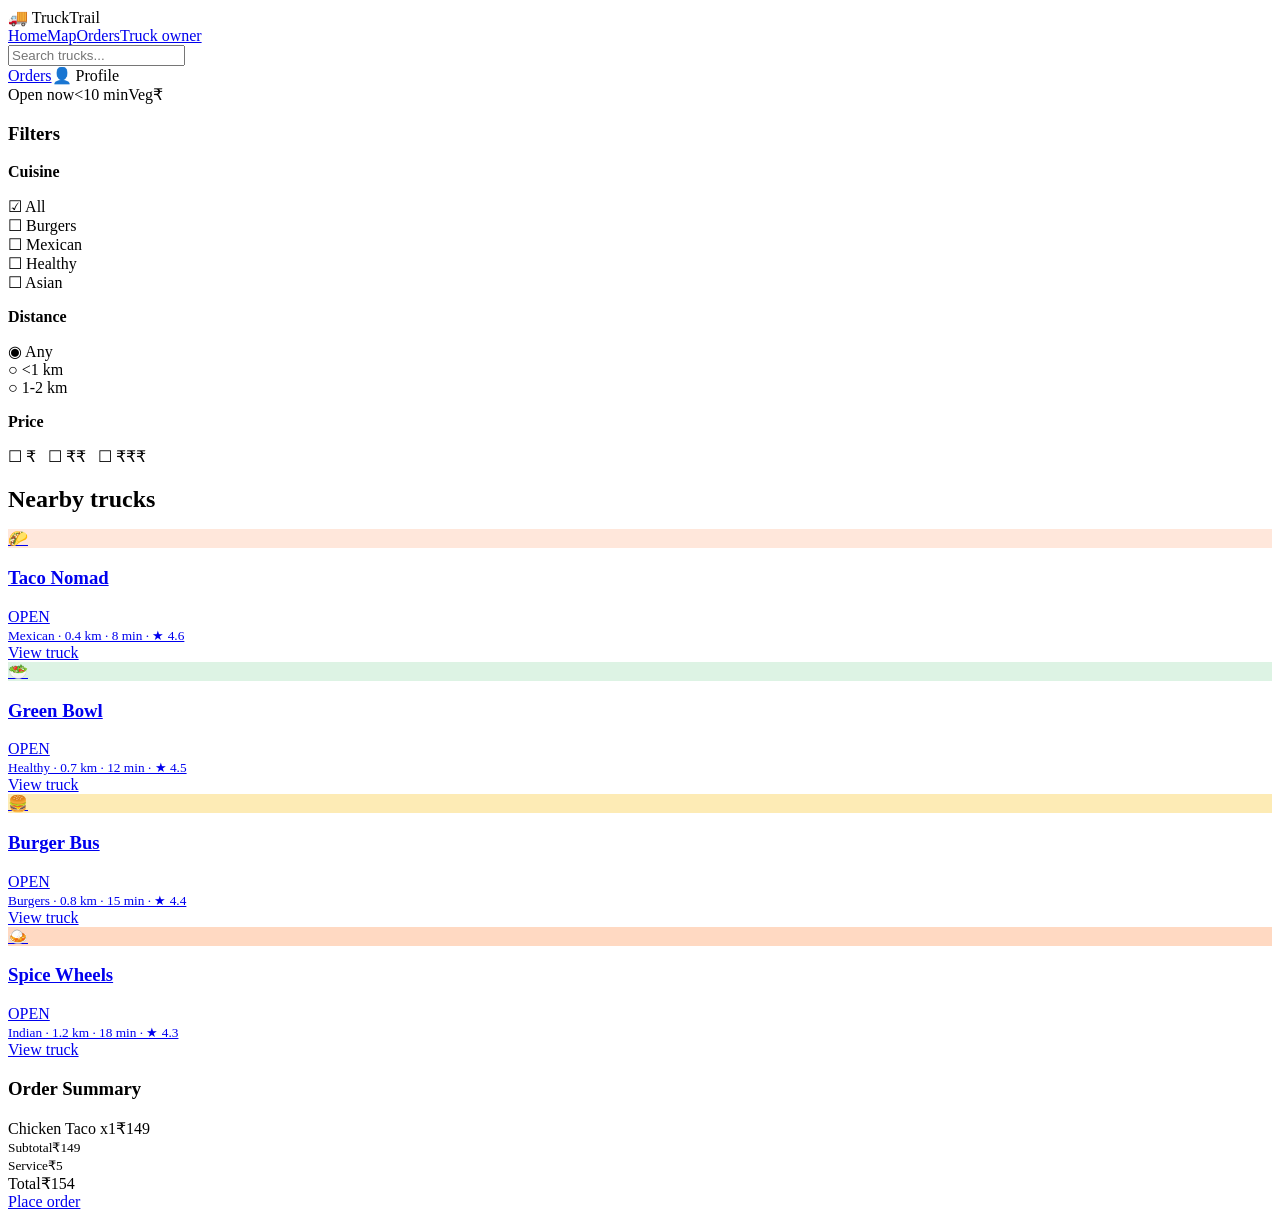
==== index.html @ 7f81cc94 "Added my index.html file for home page" ====
<!DOCTYPE html>
<html lang="en"><head><meta charset="UTF-8"><meta name="viewport" content="width=device-width, initial-scale=1">
<title>TruckTrail - Home</title><link rel="stylesheet" href="css/style.css"></head>
<body class="index"><div class="app">
<aside class="side"><div class="logo">🚚 Truck<span>Trail</span></div><a class="nav active" href="index.html">Home</a><a class="nav" href="map.html">Map</a><a class="nav" href="tracker.html">Orders</a><a class="nav" href="truck-alert.html">Truck owner</a></aside>
<main class="main">
<header class="top"><input class="search" placeholder="Search trucks..."><div class="row"><a href="tracker.html">Orders</a><span>👤 Profile</span></div></header>
<div class="chips"><span class="chip sel">Open now</span><span class="chip">&lt;10 min</span><span class="chip">Veg</span><span class="chip">₹</span></div>
<div class="l3">
  <aside class="card"><h3>Filters</h3>
    <p class="mt16"><b>Cuisine</b></p>
    <div class="field">☑ All</div><div class="field">☐ Burgers</div><div class="field">☐ Mexican</div><div class="field">☐ Healthy</div><div class="field">☐ Asian</div>
    <p class="mt16"><b>Distance</b></p>
    <div class="field">◉ Any</div><div class="field">○ &lt;1 km</div><div class="field">○ 1-2 km</div>
    <p class="mt16"><b>Price</b></p><div class="field">☐ ₹ &nbsp; ☐ ₹₹ &nbsp; ☐ ₹₹₹</div>
  </aside>
  <section>
    <h2 style="margin-bottom:16px">Nearby trucks</h2>
    <div class="grid2">
      <a class="card tc" href="menu.html"><div class="ph" style="background:#FFE7DB">🌮</div><div class="row"><h3>Taco Nomad</h3><span class="pill open">OPEN</span></div><small>Mexican · 0.4 km · 8 min · ★ 4.6</small><div class="btn btn-primary mt16">View truck</div></a>
      <a class="card tc" href="menu.html"><div class="ph" style="background:#DDF3E4">🥗</div><div class="row"><h3>Green Bowl</h3><span class="pill open">OPEN</span></div><small>Healthy · 0.7 km · 12 min · ★ 4.5</small><div class="btn btn-primary mt16">View truck</div></a>
      <a class="card tc" href="menu.html"><div class="ph" style="background:#FDEBB5">🍔</div><div class="row"><h3>Burger Bus</h3><span class="pill open">OPEN</span></div><small>Burgers · 0.8 km · 15 min · ★ 4.4</small><div class="btn btn-primary mt16">View truck</div></a>
      <a class="card tc" href="menu.html"><div class="ph" style="background:#FFD9C2">🍛</div><div class="row"><h3>Spice Wheels</h3><span class="pill open">OPEN</span></div><small>Indian · 1.2 km · 18 min · ★ 4.3</small><div class="btn btn-primary mt16">View truck</div></a>
    </div>
  </section>
  <aside class="card sum"><h3>Order Summary</h3>
    <div class="row mt16"><span>Chicken Taco x1</span><span>₹149</span></div>
    <div class="row"><small>Subtotal</small><small>₹149</small></div>
    <div class="row"><small>Service</small><small>₹5</small></div>
    <div class="row total"><span>Total</span><span>₹154</span></div>
    <a class="btn btn-primary mt16" href="order.html">Place order</a>
  </aside>
</div>
</main></div></body></html>
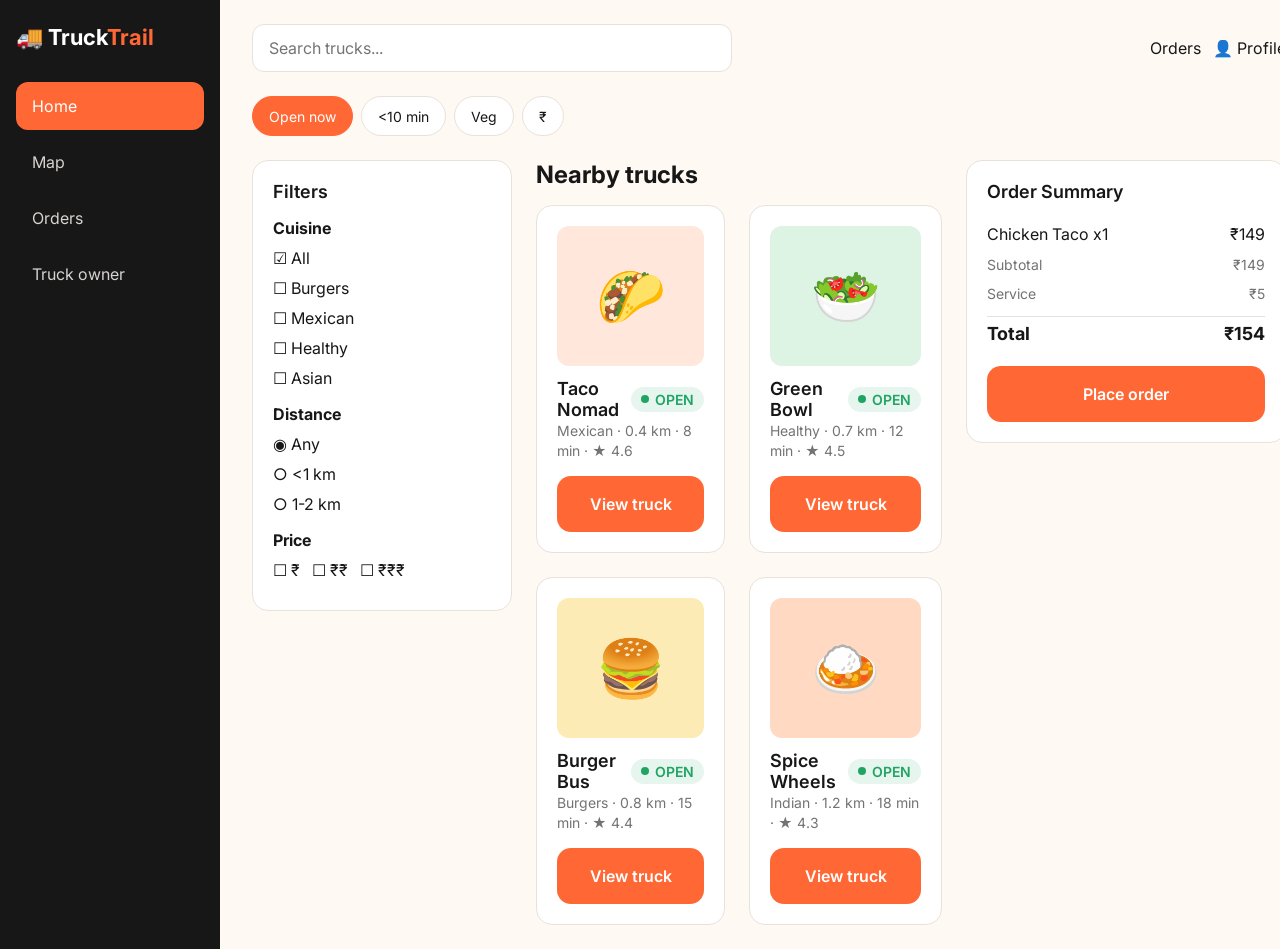
==== commit eb147ae2: "Modify my all the changes" ====
--- a/index.html
+++ b/index.html
@@ -1,6 +1,6 @@
 <!DOCTYPE html>
 <html lang="en"><head><meta charset="UTF-8"><meta name="viewport" content="width=device-width, initial-scale=1">
-<title>TruckTrail - Home</title><link rel="stylesheet" href="css/style.css"></head>
+<title>TruckTrail - Home</title><link rel="stylesheet" href="./style.css"></head>
 <body class="index"><div class="app">
 <aside class="side"><div class="logo">🚚 Truck<span>Trail</span></div><a class="nav active" href="index.html">Home</a><a class="nav" href="map.html">Map</a><a class="nav" href="tracker.html">Orders</a><a class="nav" href="truck-alert.html">Truck owner</a></aside>
 <main class="main">
--- a/style.css
+++ b/style.css
@@ -0,0 +1,54 @@
+@import url('https://fonts.googleapis.com/css2?family=Inter:wght@400;600;700&display=swap');
+:root{--primary:#FF6835;--primary-dark:#E95420;--green:#20A464;--red:#E5484D;--yellow:#F5A623;--bg:#FFF9F4;--surface:#fff;--text:#171717;--text-2:#737373;--border:#E8E2DC;--r-card:16px;--r-btn:14px}
+*{box-sizing:border-box;margin:0;padding:0}
+body{font-family:'Inter',sans-serif;background:var(--bg);color:var(--text);min-width:1280px}
+a{text-decoration:none;color:inherit}
+h1{font-size:32px;font-weight:700}h2{font-size:24px;font-weight:700}h3{font-size:18px;font-weight:600}
+p{font-size:16px}small{font-size:14px;color:var(--text-2)}
+.app{display:grid;grid-template-columns:220px 1fr;min-height:100vh}
+.side{background:#171717;color:#fff;padding:24px 16px;display:flex;flex-direction:column;gap:8px}
+.logo{font-size:22px;font-weight:700;margin-bottom:24px}.logo span{color:var(--primary)}
+.nav{display:flex;align-items:center;height:48px;padding:0 16px;border-radius:12px;color:#d6d3d1;font-size:16px}
+.nav.active{background:var(--primary);color:#fff}
+.main{padding:24px 32px;max-width:1220px}
+.top{display:flex;justify-content:space-between;align-items:center;margin-bottom:24px;gap:16px}
+.search{flex:1;max-width:480px;height:48px;border:1px solid var(--border);border-radius:12px;padding:0 16px;background:#fff;font:16px Inter}
+.card{background:var(--surface);border:1px solid var(--border);border-radius:var(--r-card);padding:20px}
+.btn{display:flex;align-items:center;justify-content:center;height:56px;padding:0 24px;border-radius:var(--r-btn);font:600 16px Inter;border:0;cursor:pointer;transition:.15s}
+.btn-primary{background:var(--primary);color:#fff}.btn-primary:hover{background:var(--primary-dark);transform:translateY(-2px)}
+.btn-secondary{background:#fff;color:var(--text);border:1.5px solid var(--border)}.btn-secondary:hover{border-color:var(--primary)}
+.chip{display:inline-flex;align-items:center;height:40px;padding:0 16px;border-radius:999px;border:1px solid var(--border);background:#fff;font-size:14px}
+.chip.sel{background:var(--primary);color:#fff;border-color:var(--primary)}
+.chips{display:flex;gap:8px;margin-bottom:24px;flex-wrap:wrap}
+.pill{display:inline-flex;gap:6px;align-items:center;padding:4px 10px;border-radius:999px;font-size:14px;font-weight:600}
+.pill.open{background:#E6F6EE;color:var(--green)}.pill.open::before{content:"";width:8px;height:8px;border-radius:50%;background:var(--green)}
+.pill.sold{background:#eee;color:var(--text-2)}.pill.sold::before{content:"⛔"}
+.pill.warn{background:#FFF1D6;color:#9a6200}
+.grid2{display:grid;grid-template-columns:repeat(2,1fr);gap:24px}
+.l3{display:grid;grid-template-columns:260px 1fr 320px;gap:24px;align-items:start}
+.l2{display:grid;grid-template-columns:1fr 340px;gap:24px;align-items:start}
+.ph{height:140px;border-radius:12px;display:grid;place-items:center;font-size:56px;margin-bottom:12px}
+.tc{display:block;transition:.15s}.tc:hover{transform:translateY(-3px);box-shadow:0 8px 20px rgba(0,0,0,.1)}
+.row{display:flex;justify-content:space-between;align-items:center;gap:12px}
+.col{display:flex;flex-direction:column;gap:12px}
+.mt{margin-top:24px}.mt8{margin-top:8px}.mt16{margin-top:16px}
+.opts{display:flex;gap:12px}.opt{flex:1;text-align:center;padding:16px;border:2px solid var(--border);border-radius:14px;background:#fff;font-weight:600}
+.opt.sel{border-color:var(--primary);background:#FFF1EA;color:var(--primary-dark)}
+.add{width:48px;height:48px;border-radius:12px;background:var(--primary);color:#fff;display:grid;place-items:center;font-size:24px}
+.dish{display:flex;align-items:center;gap:16px;padding:16px 0;border-bottom:1px solid var(--border)}
+.dish .th{width:72px;height:72px;border-radius:12px;display:grid;place-items:center;font-size:36px;background:#FFE7DB}
+.dish.so{opacity:.6}.dish>div:nth-child(2){flex:1}
+.sum .row{padding:6px 0}.total{font-weight:700;font-size:18px;border-top:1px solid var(--border);margin-top:8px;padding-top:12px}
+.step{display:flex;gap:16px;align-items:center;padding:12px 0}
+.dot{width:28px;height:28px;border-radius:50%;border:2px solid var(--border);display:grid;place-items:center;color:#fff;font-size:14px;flex:none}
+.step.done .dot{background:var(--green);border-color:var(--green)}.step.cur .dot{background:var(--primary);border-color:var(--primary);box-shadow:0 0 0 6px rgba(255,104,53,.2)}
+.step.cur b{color:var(--primary)}
+.qr{width:140px;height:140px;border-radius:12px;border:6px solid #fff;outline:1px solid var(--border);background:repeating-conic-gradient(#171717 0 25%,#fff 0 50%) 0 0/20px 20px}
+.center{max-width:480px;margin:40px auto;text-align:center}.center .card{padding:32px}
+.icon{font-size:56px;margin-bottom:12px}
+.map{height:480px;border-radius:16px;background:#EADFCB;position:relative;overflow:hidden;background-image:linear-gradient(#f6ecda 10px,transparent 10px),linear-gradient(90deg,#f6ecda 10px,transparent 10px);background-size:90px 90px}
+.pin{position:absolute;background:#171717;color:#fff;padding:8px 12px;border-radius:14px;font-size:14px;font-weight:600}.pin.o{background:var(--primary)}
+.me{position:absolute;left:46%;top:56%;width:18px;height:18px;border-radius:50%;background:#2563eb;border:3px solid #fff;box-shadow:0 0 0 8px rgba(37,99,235,.2)}
+.alert{background:#FFF1D6;border-radius:14px;padding:16px;display:flex;gap:12px;align-items:center;margin-bottom:24px}
+.stars{font-size:32px;color:var(--yellow);letter-spacing:6px;margin:12px 0 24px}
+.field{display:flex;align-items:center;gap:8px;margin:10px 0;font-size:16px}
